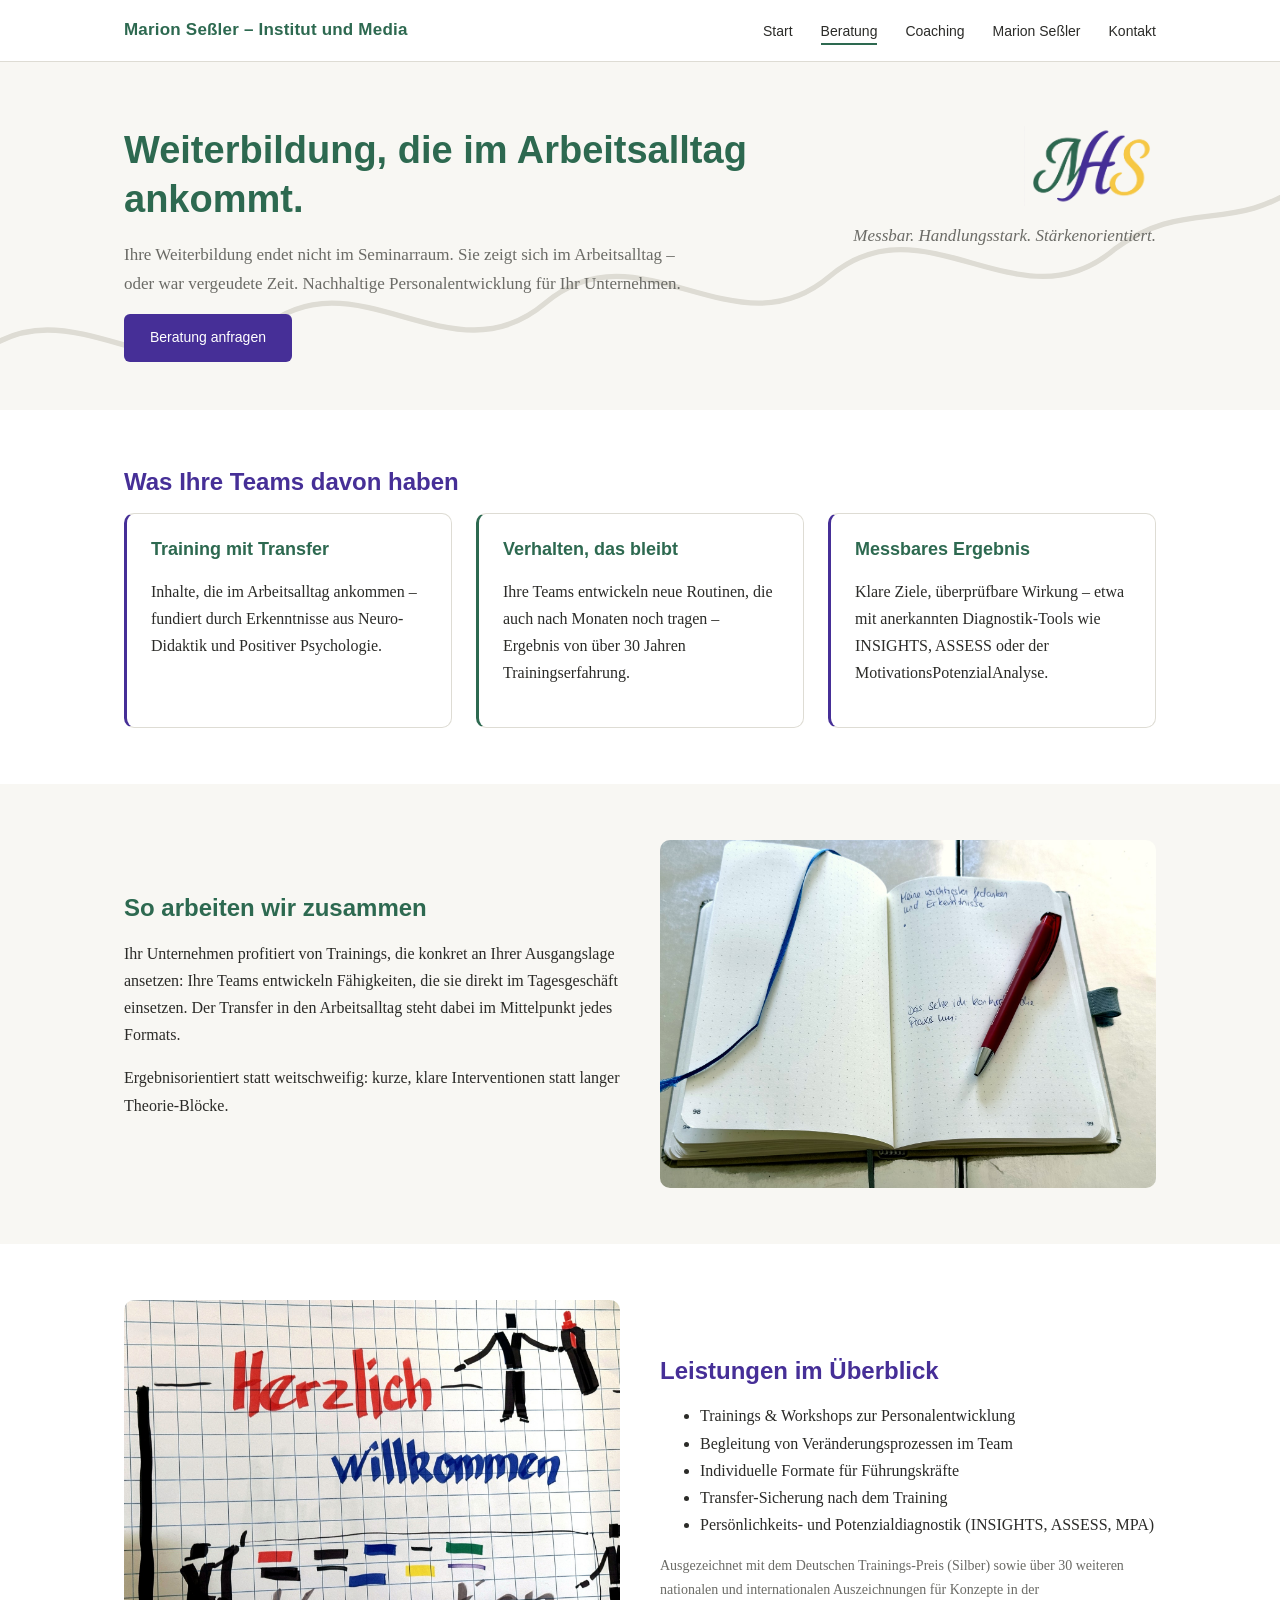
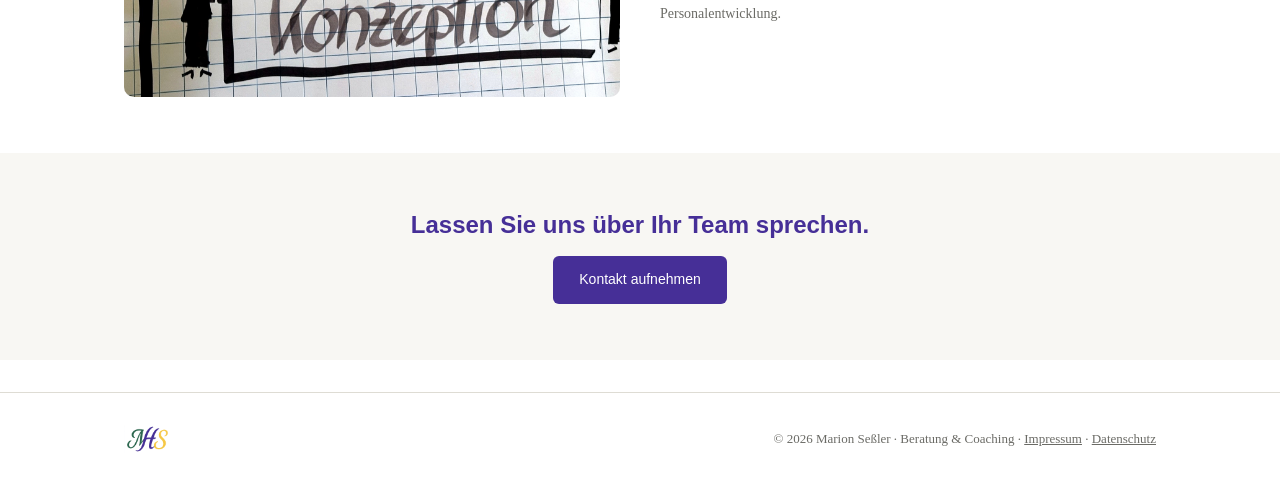
==== beratung.html @ 6e526e70 "Add files via upload" ====
<!DOCTYPE html>
<html lang="de">
<head>
<meta charset="UTF-8">
<meta name="viewport" content="width=device-width, initial-scale=1.0">
<title>Beratung – MHS | Marion Seßler</title>
<link rel="icon" href="favicon.ico">
<link rel="apple-touch-icon" href="mhs-icon-180.png">
<link rel="stylesheet" href="style.css">
</head>
<body>

<header>
  <div class="header-inner">
    <a href="index.html" class="logo">Marion Seßler &ndash; Institut und Media</a>
    <nav>
      <ul>
        <li><a href="index.html">Start</a></li>
        <li><a href="beratung.html" class="active">Beratung</a></li>
        <li><a href="coaching.html">Coaching</a></li>
        <li><a href="marion-sessler.html">Marion Seßler</a></li>
        <li><a href="kontakt.html">Kontakt</a></li>
      </ul>
    </nav>
  </div>
</header>

<section class="hero">
  <svg class="hero-wave" viewBox="0 0 1080 260" preserveAspectRatio="none">
    <path d="M -20 220 C 60 160, 140 260, 220 200 C 300 140, 380 240, 460 180 C 540 120, 620 220, 700 160 C 780 100, 860 200, 940 140 C 1000 100, 1040 130, 1100 90"
      fill="none" stroke="#DEDCD4" stroke-width="4"/>
  </svg>
  <div class="wrap hero-content" style="display:flex; justify-content:space-between; align-items:flex-start; gap:2rem; flex-wrap:wrap;">
    <div style="flex:1; min-width:280px;">
      <h1>Weiterbildung, die im Arbeitsalltag ankommt.</h1>
      <p class="lead">Ihre Weiterbildung endet nicht im Seminarraum. Sie zeigt sich im Arbeitsalltag – oder war vergeudete Zeit. Nachhaltige Personalentwicklung für Ihr Unternehmen.</p>
      <a href="kontakt.html" class="btn btn-indigo">Beratung anfragen</a>
    </div>
    <div style="flex-shrink:0; text-align:right;">
      <img src="mhs-logo-freigestellt.png" alt="MHS Logo" style="height:80px;">
      <div class="subheadline" style="margin-top:0.5rem; font-size:17px;">Messbar. Handlungsstark. Stärkenorientiert.</div>
    </div>
  </div>
</section>

<section>
  <div class="wrap">
    <h2 style="color:var(--indigo);">Was Ihre Teams davon haben</h2>
    <div class="grid-3">
      <div class="card accent-indigo">
        <h3>Training mit Transfer</h3>
        <p>Inhalte, die im Arbeitsalltag ankommen – fundiert durch Erkenntnisse aus Neuro-Didaktik und Positiver Psychologie.</p>
      </div>
      <div class="card accent-gruen">
        <h3>Verhalten, das bleibt</h3>
        <p>Ihre Teams entwickeln neue Routinen, die auch nach Monaten noch tragen – Ergebnis von über 30 Jahren Trainingserfahrung.</p>
      </div>
      <div class="card accent-indigo">
        <h3>Messbares Ergebnis</h3>
        <p>Klare Ziele, überprüfbare Wirkung – etwa mit anerkannten Diagnostik-Tools wie INSIGHTS, ASSESS oder der MotivationsPotenzialAnalyse.</p>
      </div>
    </div>
  </div>
</section>

<section class="alt">
  <div class="wrap grid-2">
    <div>
      <h2 style="color:var(--tannengruen);">So arbeiten wir zusammen</h2>
      <p>Ihr Unternehmen profitiert von Trainings, die konkret an Ihrer Ausgangslage ansetzen: Ihre Teams entwickeln Fähigkeiten, die sie direkt im Tagesgeschäft einsetzen. Der Transfer in den Arbeitsalltag steht dabei im Mittelpunkt jedes Formats.</p>
      <p>Ergebnisorientiert statt weitschweifig: kurze, klare Interventionen statt langer Theorie-Blöcke.</p>
    </div>
    <div>
      <img src="foto1-bearbeitet.jpg" alt="Notizbuch mit Handschrift" style="width:100%; border-radius:var(--radius); display:block;">
    </div>
  </div>
</section>

<section>
  <div class="wrap grid-2">
    <div>
      <img src="foto2-bearbeitet.jpg" alt="Flipchart Training Workshop" style="width:100%; border-radius:var(--radius); display:block;">
    </div>
    <div>
      <h2 style="color:var(--indigo);">Leistungen im Überblick</h2>
      <ul>
        <li>Trainings &amp; Workshops zur Personalentwicklung</li>
        <li>Begleitung von Veränderungsprozessen im Team</li>
        <li>Individuelle Formate für Führungskräfte</li>
        <li>Transfer-Sicherung nach dem Training</li>
        <li>Persönlichkeits- und Potenzialdiagnostik (INSIGHTS, ASSESS, MPA)</li>
      </ul>
      <p style="margin-top:1rem; font-size:14px; color:var(--text-muted);">Ausgezeichnet mit dem Deutschen Trainings-Preis (Silber) sowie über 30 weiteren nationalen und internationalen Auszeichnungen für Konzepte in der Personalentwicklung.</p>
    </div>
  </div>
</section>

<section class="alt" style="text-align:center;">
  <div class="wrap">
    <h2 style="color:var(--indigo);">Lassen Sie uns über Ihr Team sprechen.</h2>
    <a href="kontakt.html" class="btn btn-indigo">Kontakt aufnehmen</a>
  </div>
</section>

<footer>
  <div class="wrap footer-inner">
    <img src="mhs-logo-freigestellt.png" alt="MHS Logo" style="height:28px;">
    <span>© 2026 Marion Seßler · Beratung &amp; Coaching · <a href="impressum.html">Impressum</a> · <a href="datenschutz.html">Datenschutz</a></span>
  </div>
</footer>

</body>
</html>
---- style.css ----
:root{
  --tannengruen:#2D6950;
  --tannengruen-dark:#204a38;
  --indigo:#462F97;
  --indigo-dark:#31206b;
  --gelb:#F7C844;
  --gelb-dark:#8a6a10;
  --hellgrau:#DEDCD4;
  --text-dark:#2b2b28;
  --text-muted:#6b6b66;
  --bg:#ffffff;
  --bg-soft:#F8F7F3;
  --radius:10px;
  --maxw:1080px;
}

*{box-sizing:border-box;}
html{scroll-behavior:smooth;}
body{
  margin:0;
  font-family:Georgia, 'Times New Roman', Times, serif;
  color:var(--text-dark);
  background:var(--bg);
  line-height:1.7;
  font-size:16px;
}
h1,h2,h3,.logo,nav a,button,.btn{
  font-family:-apple-system, BlinkMacSystemFont, 'Segoe UI', Roboto, Helvetica, Arial, sans-serif;
}
h1,h2,h3{
  font-weight:600;
  color:var(--tannengruen);
  line-height:1.3;
  margin:0 0 1rem 0;
}
h1{font-size:32px;}
h2{font-size:24px;}
h3{font-size:18px;}
p{margin:0 0 1rem 0;}
a{color:inherit;}
.wrap{max-width:var(--maxw); margin:0 auto; padding:0 1.5rem;}

/* Header / Nav */
header{
  border-bottom:1px solid var(--hellgrau);
  background:var(--bg);
  position:sticky; top:0; z-index:10;
}
.header-inner{
  max-width:var(--maxw); margin:0 auto; padding:1rem 1.5rem;
  display:flex; justify-content:space-between; align-items:center; flex-wrap:wrap; gap:1rem;
}
.logo{
  font-weight:600; font-size:17px; letter-spacing:0.2px; text-decoration:none;
  color:var(--tannengruen);
}
.logo .m{color:var(--tannengruen);}
.logo .h{color:var(--indigo);}
.logo .s{color:var(--gelb-dark);}
nav ul{list-style:none; display:flex; gap:1.75rem; margin:0; padding:0; flex-wrap:wrap;}
nav a{
  text-decoration:none; font-size:14px; font-weight:500; color:var(--text-dark);
  padding-bottom:4px; border-bottom:2px solid transparent;
}
nav a.active, nav a:hover{border-bottom-color:var(--tannengruen);}

/* Hero */
.hero{
  position:relative; overflow:hidden;
  padding:4rem 0 3rem 0;
  background:var(--bg-soft);
}
.hero-wave{position:absolute; inset:0; width:100%; height:100%; z-index:0;}
.hero-content{position:relative; z-index:1;}
.hero h1{font-size:38px; max-width:640px;}
.subheadline{
  font-family:Georgia, 'Times New Roman', Times, serif; font-style:italic; font-size:14px; color:var(--text-muted);
  margin-bottom:0.75rem; display:block;
}
.hero p.lead{font-size:17px; color:var(--text-muted); max-width:560px;}

/* Buttons */
.btn{
  display:inline-block; text-decoration:none; font-weight:500; font-size:14px;
  padding:12px 26px; border-radius:6px; border:none; cursor:pointer;
}
.btn-indigo{background:var(--indigo); color:#fff;}
.btn-indigo:hover{background:var(--indigo-dark);}
.btn-gruen{background:var(--tannengruen); color:#fff;}
.btn-gruen:hover{background:var(--tannengruen-dark);}
.btn-outline{background:transparent; border:1.5px solid var(--tannengruen); color:var(--tannengruen);}

/* Sections */
section{padding:3.5rem 0;}
section.alt{background:var(--bg-soft);}
.grid-2{display:grid; grid-template-columns:1fr 1fr; gap:2.5rem; align-items:center;}
.grid-3{display:grid; grid-template-columns:repeat(3,1fr); gap:1.5rem;}

/* Cards */
.card{
  background:#fff; border:1px solid var(--hellgrau); border-radius:var(--radius);
  padding:1.5rem;
}
.card.accent-indigo{border-left:3px solid var(--indigo);}
.card.accent-gruen{border-left:3px solid var(--tannengruen);}
.card.accent-gelb{border-left:3px solid var(--gelb);}

/* Split tiles on homepage */
.split{display:grid; grid-template-columns:1fr 1fr; gap:0; border-radius:var(--radius); overflow:hidden; border:1px solid var(--hellgrau);}
.split-tile{padding:2.5rem 2rem; position:relative;}
.split-tile.beratung{background:#eef4f1;}
.split-tile.coaching{background:#fdf7e8;}
.split-tile h2{margin-bottom:0.5rem;}

/* Image placeholder */
.img-placeholder{
  background:repeating-linear-gradient(135deg, var(--hellgrau), var(--hellgrau) 10px, #eeece5 10px, #eeece5 20px);
  border:1px dashed #b9b7ae; border-radius:var(--radius);
  display:flex; align-items:center; justify-content:center; text-align:center;
  color:var(--text-muted); font-family:-apple-system, BlinkMacSystemFont, 'Segoe UI', Roboto, Helvetica, Arial, sans-serif; font-size:13px;
  padding:1.5rem; min-height:220px;
}

/* Footer */
footer{
  border-top:1px solid var(--hellgrau); padding:2rem 0; margin-top:2rem;
  font-size:13px; color:var(--text-muted);
}
.footer-inner{display:flex; justify-content:space-between; flex-wrap:wrap; gap:1rem; align-items:center;}

/* Form */
form{display:flex; flex-direction:column; gap:1rem; max-width:480px;}
label{font-family:-apple-system, BlinkMacSystemFont, 'Segoe UI', Roboto, Helvetica, Arial, sans-serif; font-size:13px; font-weight:500; color:var(--text-dark); margin-bottom:4px; display:block;}
input, textarea{
  width:100%; padding:10px 12px; border:1px solid var(--hellgrau); border-radius:6px;
  font-family:Georgia, 'Times New Roman', Times, serif; font-size:14px;
}
textarea{min-height:120px; resize:vertical;}

@media (max-width:720px){
  .grid-2, .grid-3, .split{grid-template-columns:1fr;}
  .hero h1{font-size:28px;}
}
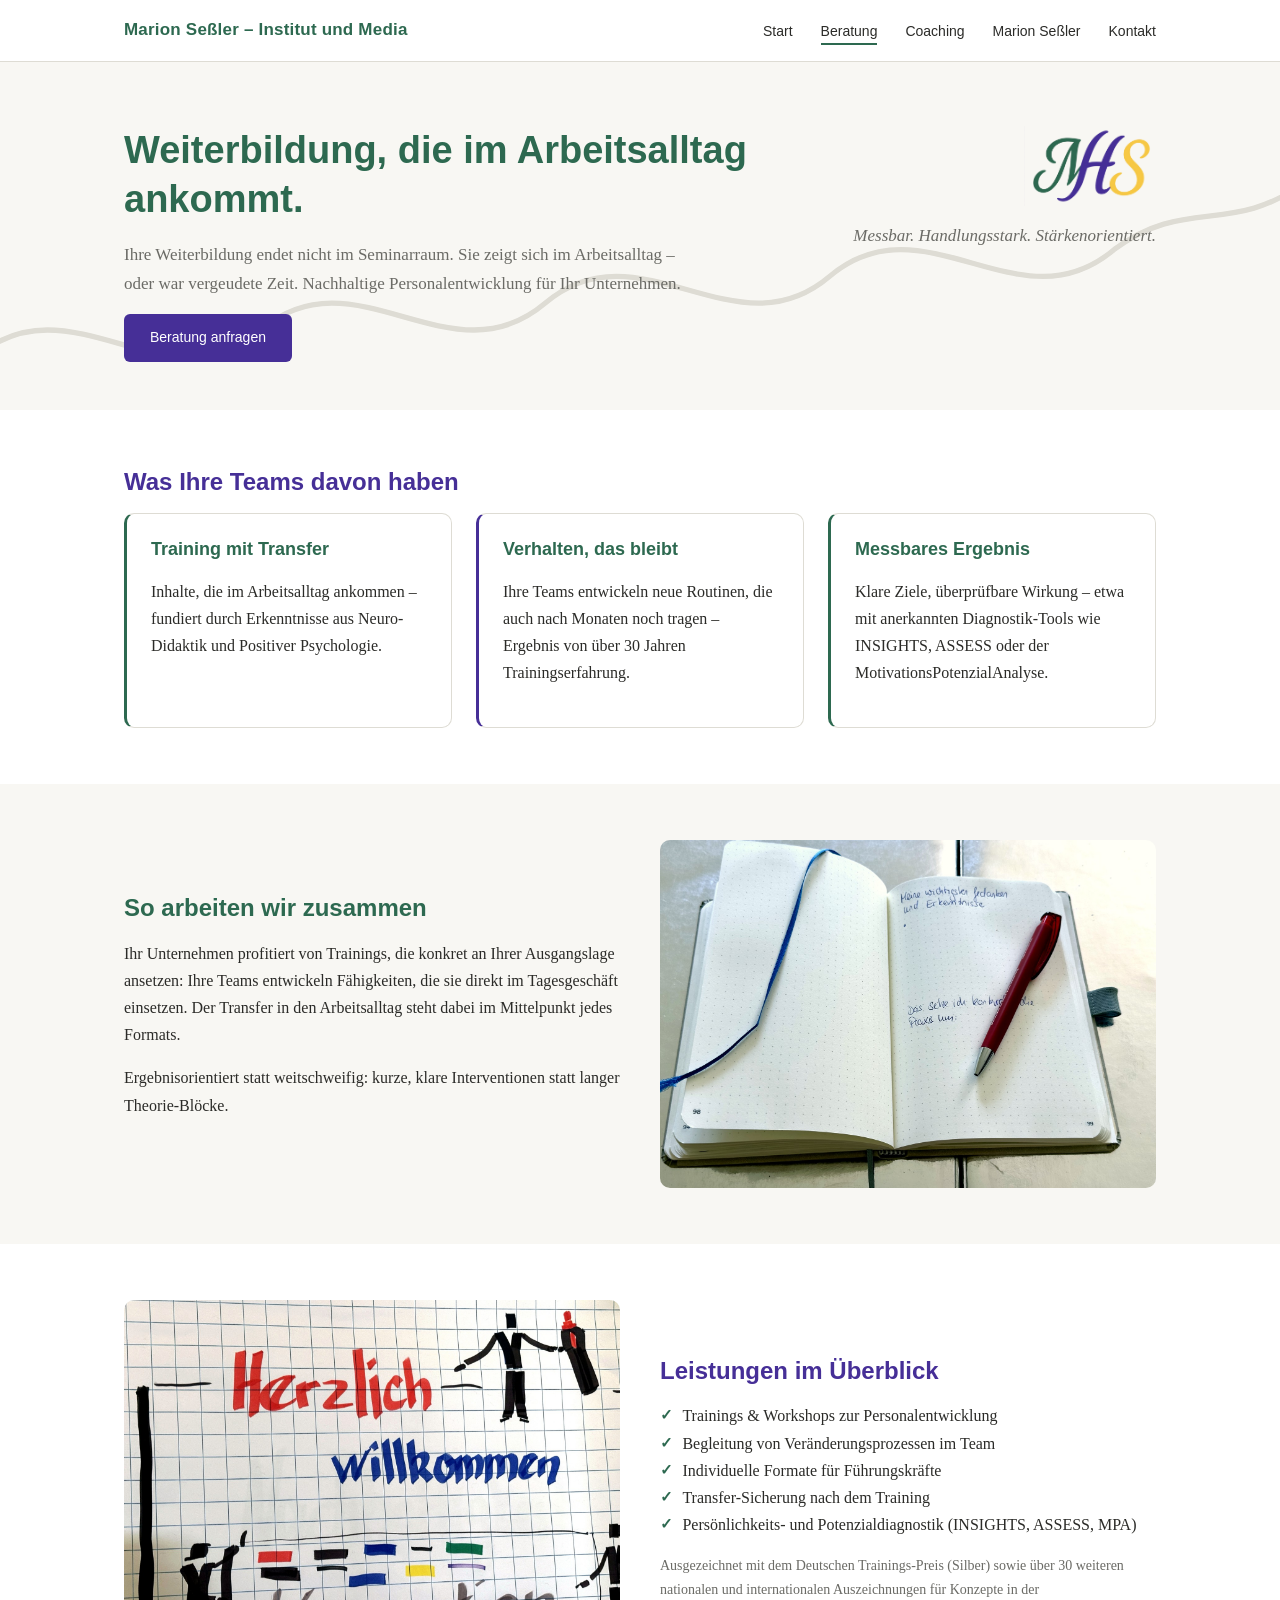
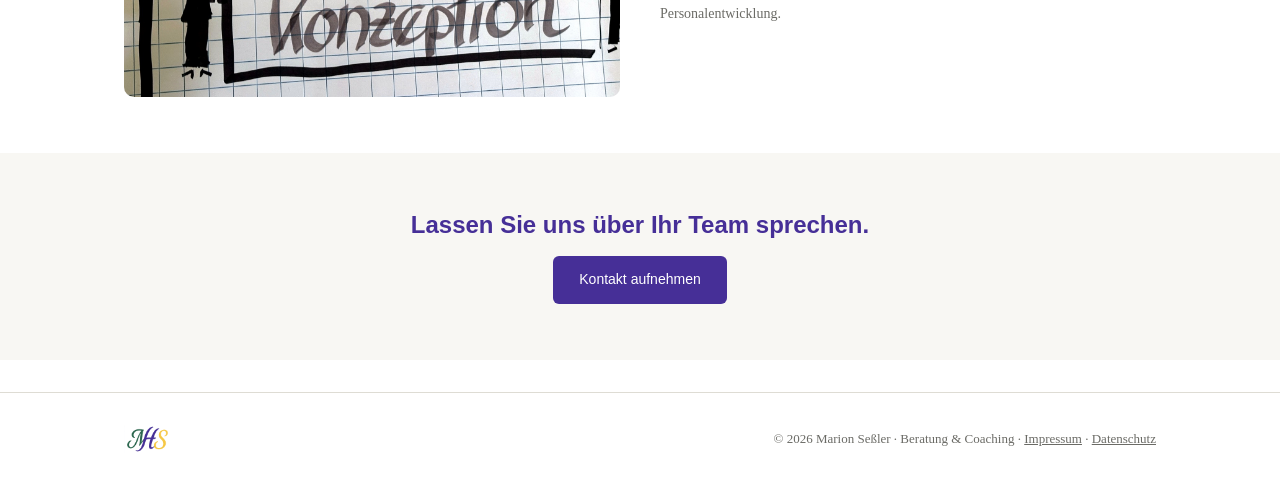
==== commit 7377fb0d: "Add files via upload" ====
--- a/beratung.html
+++ b/beratung.html
@@ -47,15 +47,15 @@
   <div class="wrap">
     <h2 style="color:var(--indigo);">Was Ihre Teams davon haben</h2>
     <div class="grid-3">
-      <div class="card accent-indigo">
+      <div class="card accent-gruen">
         <h3>Training mit Transfer</h3>
         <p>Inhalte, die im Arbeitsalltag ankommen – fundiert durch Erkenntnisse aus Neuro-Didaktik und Positiver Psychologie.</p>
       </div>
-      <div class="card accent-gruen">
+      <div class="card accent-indigo">
         <h3>Verhalten, das bleibt</h3>
         <p>Ihre Teams entwickeln neue Routinen, die auch nach Monaten noch tragen – Ergebnis von über 30 Jahren Trainingserfahrung.</p>
       </div>
-      <div class="card accent-indigo">
+      <div class="card accent-gruen">
         <h3>Messbares Ergebnis</h3>
         <p>Klare Ziele, überprüfbare Wirkung – etwa mit anerkannten Diagnostik-Tools wie INSIGHTS, ASSESS oder der MotivationsPotenzialAnalyse.</p>
       </div>
--- a/style.css
+++ b/style.css
@@ -95,6 +95,22 @@
 section.alt{background:var(--bg-soft);}
 .grid-2{display:grid; grid-template-columns:1fr 1fr; gap:2.5rem; align-items:center;}
 .grid-3{display:grid; grid-template-columns:repeat(3,1fr); gap:1.5rem;}
+.grid-auto{display:grid; grid-template-columns:repeat(auto-fit,minmax(180px,1fr)); gap:1.5rem;}
+.icon-card{display:flex; flex-direction:column; gap:0.5rem;}
+.icon-card svg{width:36px; height:36px;}
+.icon-card h3{margin-bottom:0.25rem;}
+.icon-card p{font-size:14px; color:var(--text-muted); margin:0;}
+
+/* Markengerechte Aufzählungspunkte in Content-Bereichen (nicht Navigation) */
+section ul{list-style:none; padding-left:0; margin:0 0 1rem 0;}
+section ul li{position:relative; padding-left:1.4em;}
+section ul li::before{
+  content:"✓";
+  position:absolute; left:0; top:0;
+  color:var(--tannengruen);
+  font-weight:700;
+  font-size:0.95em;
+}
 
 /* Cards */
 .card{
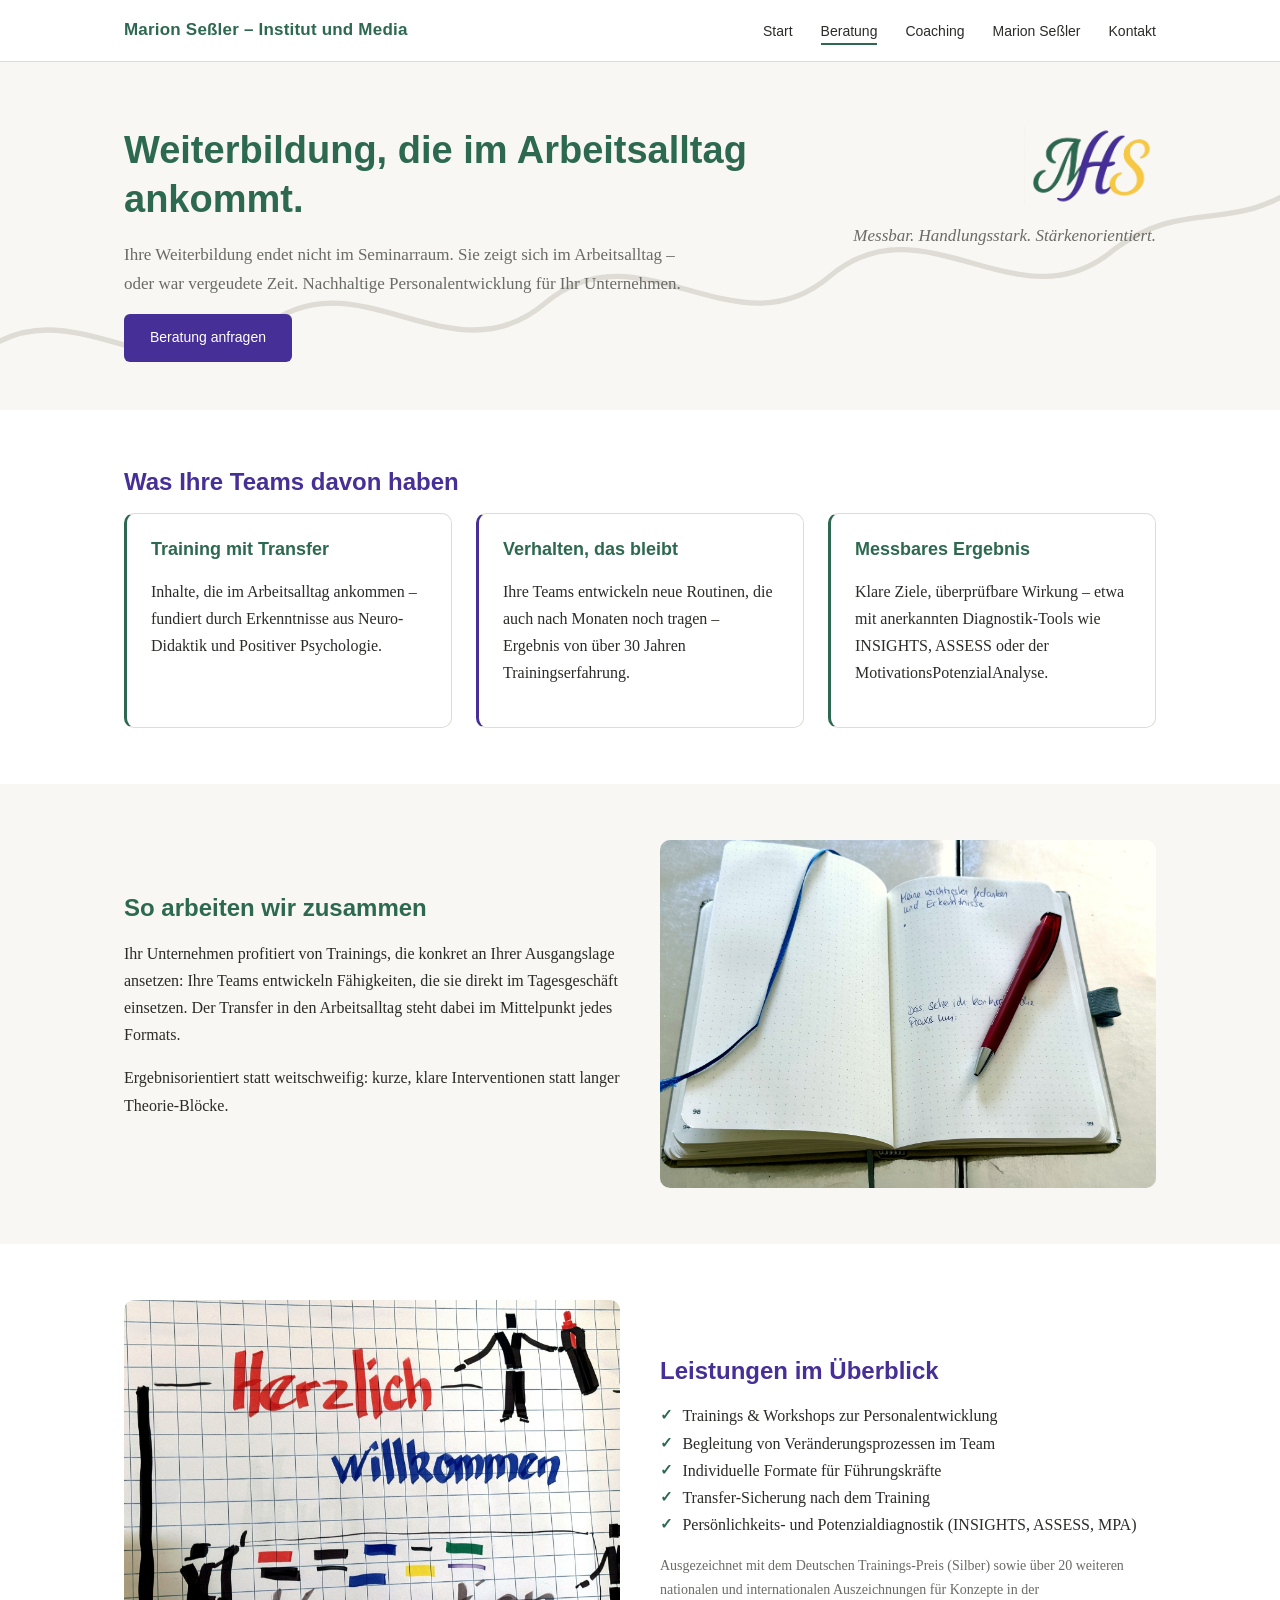
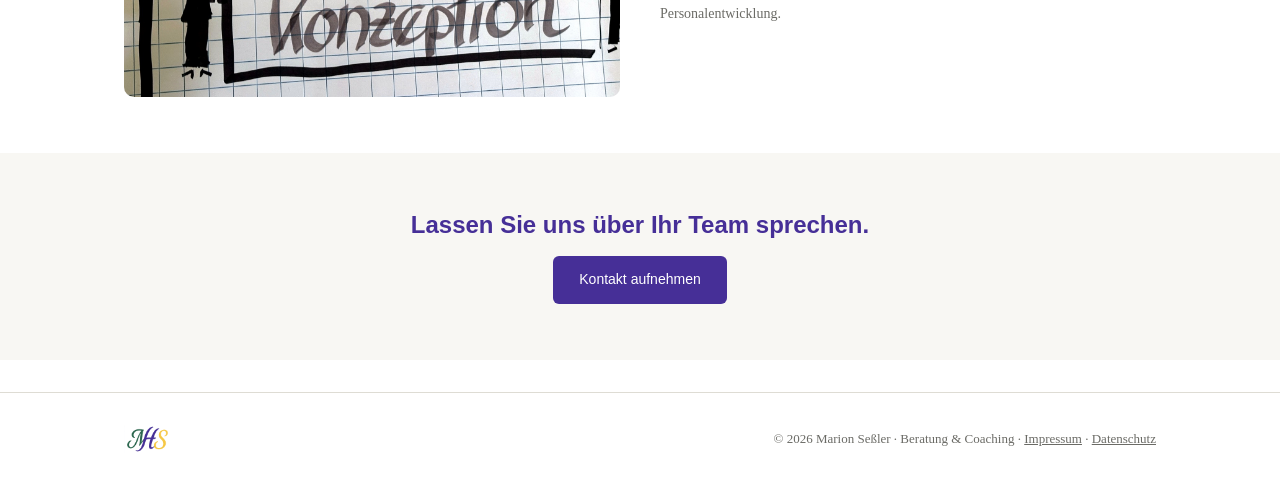
==== commit 2780d4c2: "Add files via upload" ====
--- a/beratung.html
+++ b/beratung.html
@@ -90,7 +90,7 @@
         <li>Transfer-Sicherung nach dem Training</li>
         <li>Persönlichkeits- und Potenzialdiagnostik (INSIGHTS, ASSESS, MPA)</li>
       </ul>
-      <p style="margin-top:1rem; font-size:14px; color:var(--text-muted);">Ausgezeichnet mit dem Deutschen Trainings-Preis (Silber) sowie über 30 weiteren nationalen und internationalen Auszeichnungen für Konzepte in der Personalentwicklung.</p>
+      <p style="margin-top:1rem; font-size:14px; color:var(--text-muted);">Ausgezeichnet mit dem Deutschen Trainings-Preis (Silber) sowie über 20 weiteren nationalen und internationalen Auszeichnungen für Konzepte in der Personalentwicklung.</p>
     </div>
   </div>
 </section>
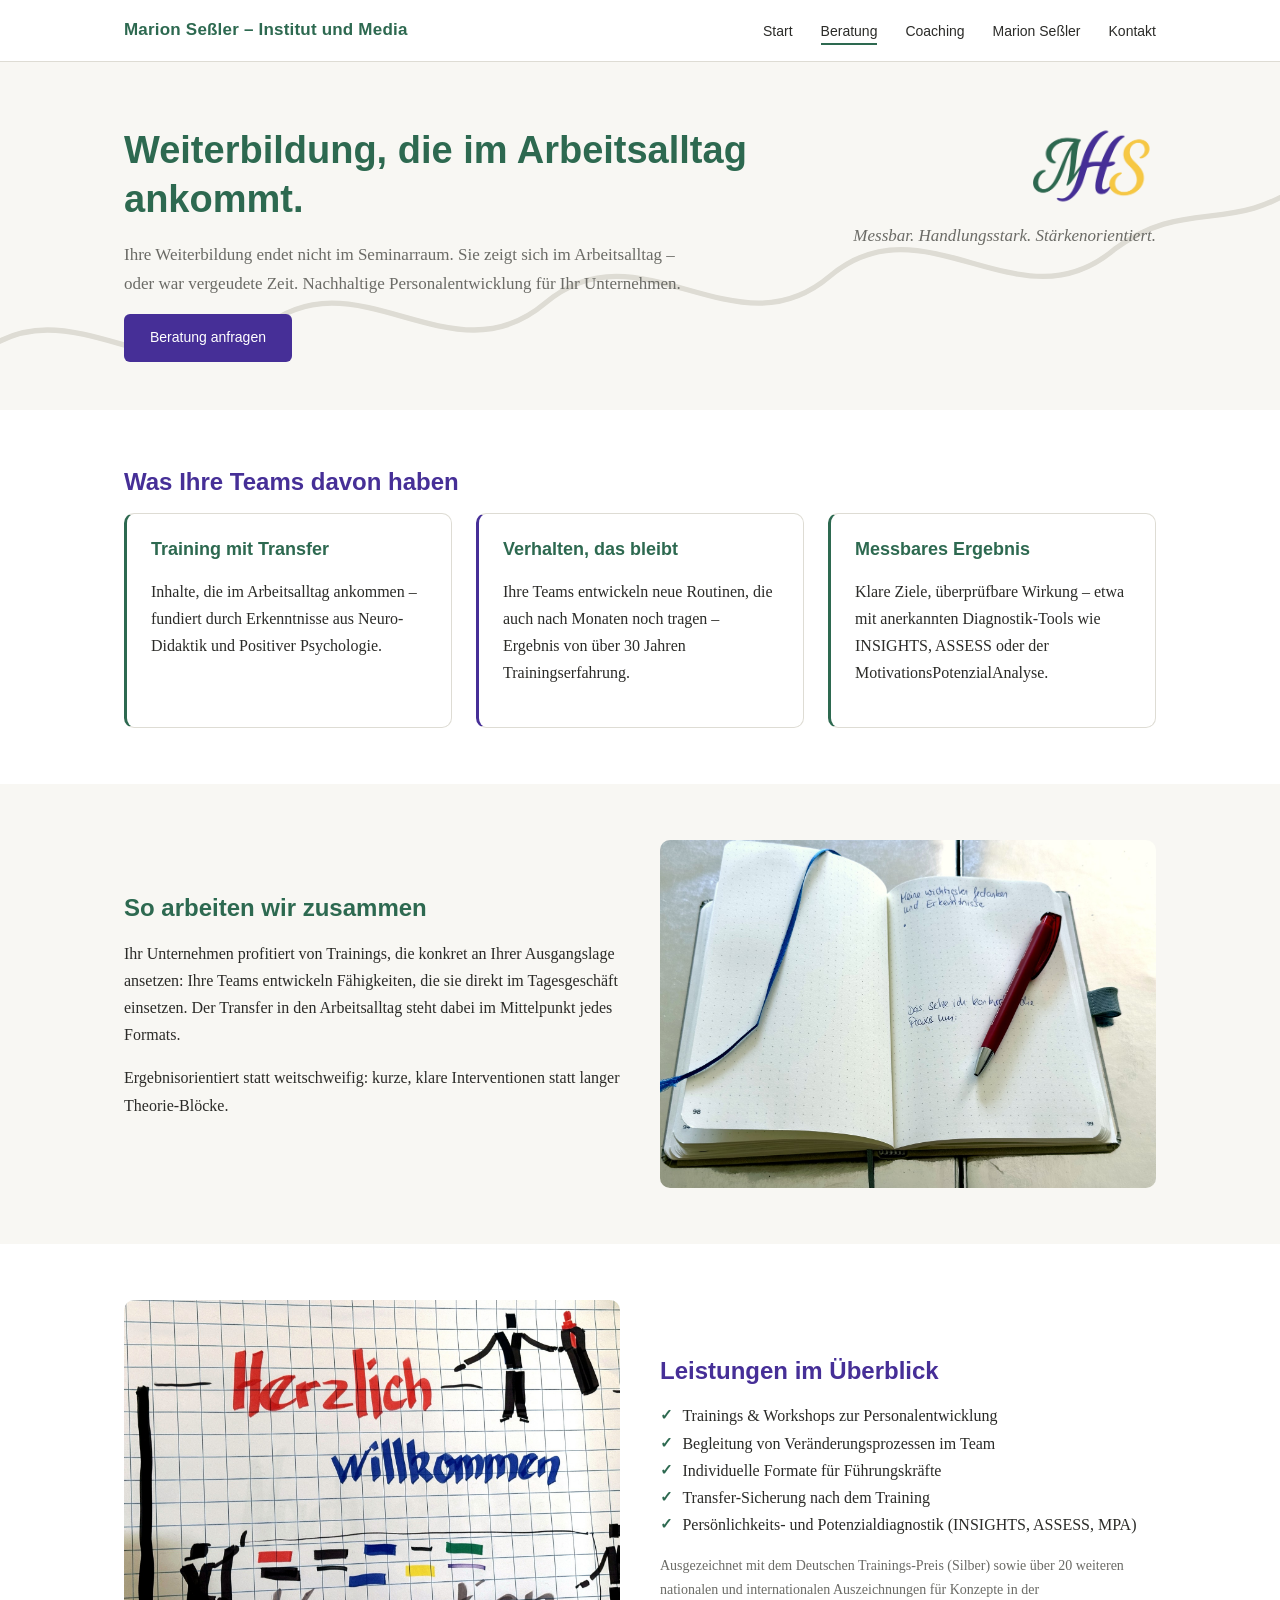
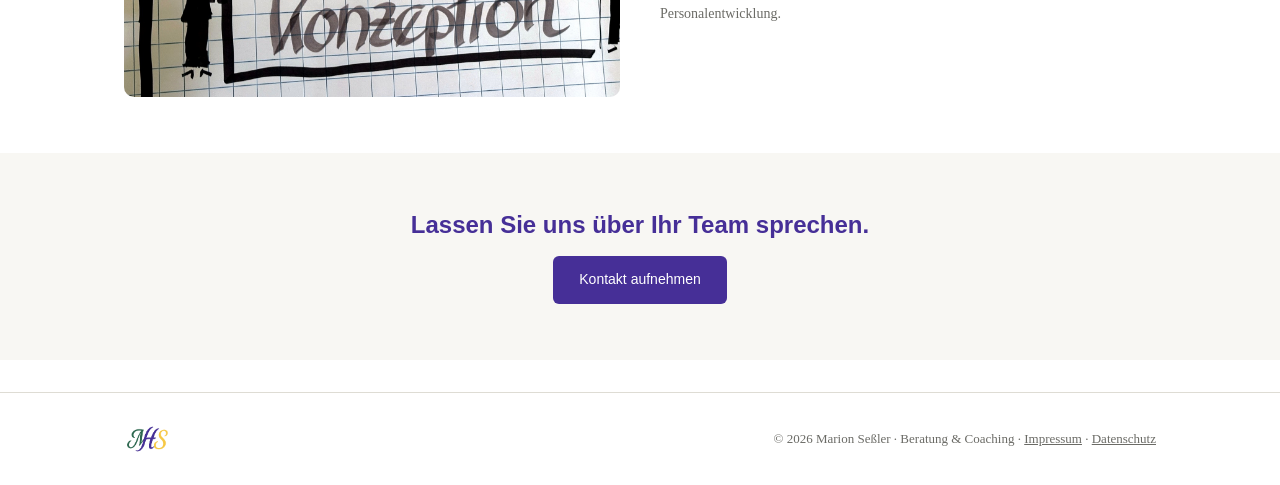
==== commit 4ffef781: "Add files via upload" ====
--- a/beratung.html
+++ b/beratung.html
@@ -13,6 +13,7 @@
 <header>
   <div class="header-inner">
     <a href="index.html" class="logo">Marion Seßler &ndash; Institut und Media</a>
+    <button class="nav-toggle" aria-label="Menü öffnen" onclick="document.querySelector('nav ul').classList.toggle('open')"><span></span></button>
     <nav>
       <ul>
         <li><a href="index.html">Start</a></li>
--- a/style.css
+++ b/style.css
@@ -49,6 +49,7 @@
 .header-inner{
   max-width:var(--maxw); margin:0 auto; padding:1rem 1.5rem;
   display:flex; justify-content:space-between; align-items:center; flex-wrap:wrap; gap:1rem;
+  position:relative;
 }
 .logo{
   font-weight:600; font-size:17px; letter-spacing:0.2px; text-decoration:none;
@@ -58,6 +59,14 @@
 .logo .h{color:var(--indigo);}
 .logo .s{color:var(--gelb-dark);}
 nav ul{list-style:none; display:flex; gap:1.75rem; margin:0; padding:0; flex-wrap:wrap;}
+.nav-toggle{display:none; background:none; border:none; cursor:pointer; padding:4px; width:32px; height:26px; position:relative;}
+.nav-toggle span, .nav-toggle span::before, .nav-toggle span::after{
+  content:""; display:block; position:absolute; left:4px; right:4px; height:2px;
+  background:var(--text-dark); border-radius:2px;
+}
+.nav-toggle span{top:12px;}
+.nav-toggle span::before{content:""; top:-8px;}
+.nav-toggle span::after{content:""; top:8px;}
 nav a{
   text-decoration:none; font-size:14px; font-weight:500; color:var(--text-dark);
   padding-bottom:4px; border-bottom:2px solid transparent;
@@ -156,4 +165,23 @@
 @media (max-width:720px){
   .grid-2, .grid-3, .split{grid-template-columns:1fr;}
   .hero h1{font-size:28px;}
+
+  /* Hamburger-Menü statt ausgeschriebener Navigation */
+  .nav-toggle{display:block;}
+  nav ul{
+    display:none; flex-direction:column; gap:0;
+    position:absolute; top:100%; left:0; right:0;
+    background:var(--bg); border:1px solid var(--hellgrau); border-top:none;
+    padding:0.5rem 1.5rem; z-index:20;
+  }
+  nav ul.open{display:flex;}
+  nav ul li{padding:0.6rem 0; border-bottom:1px solid var(--hellgrau);}
+  nav ul li:last-child{border-bottom:none;}
+
+  /* Welle auf Mobile ausblenden (verzerrt sonst) */
+  .hero-wave{display:none;}
+
+  /* Logo/Subheadline immer oben rechts, Text darunter volle Breite */
+  .hero-content{flex-direction:column;}
+  .hero-content > div:last-child{order:-1; align-self:flex-end; margin-bottom:1rem;}
 }
